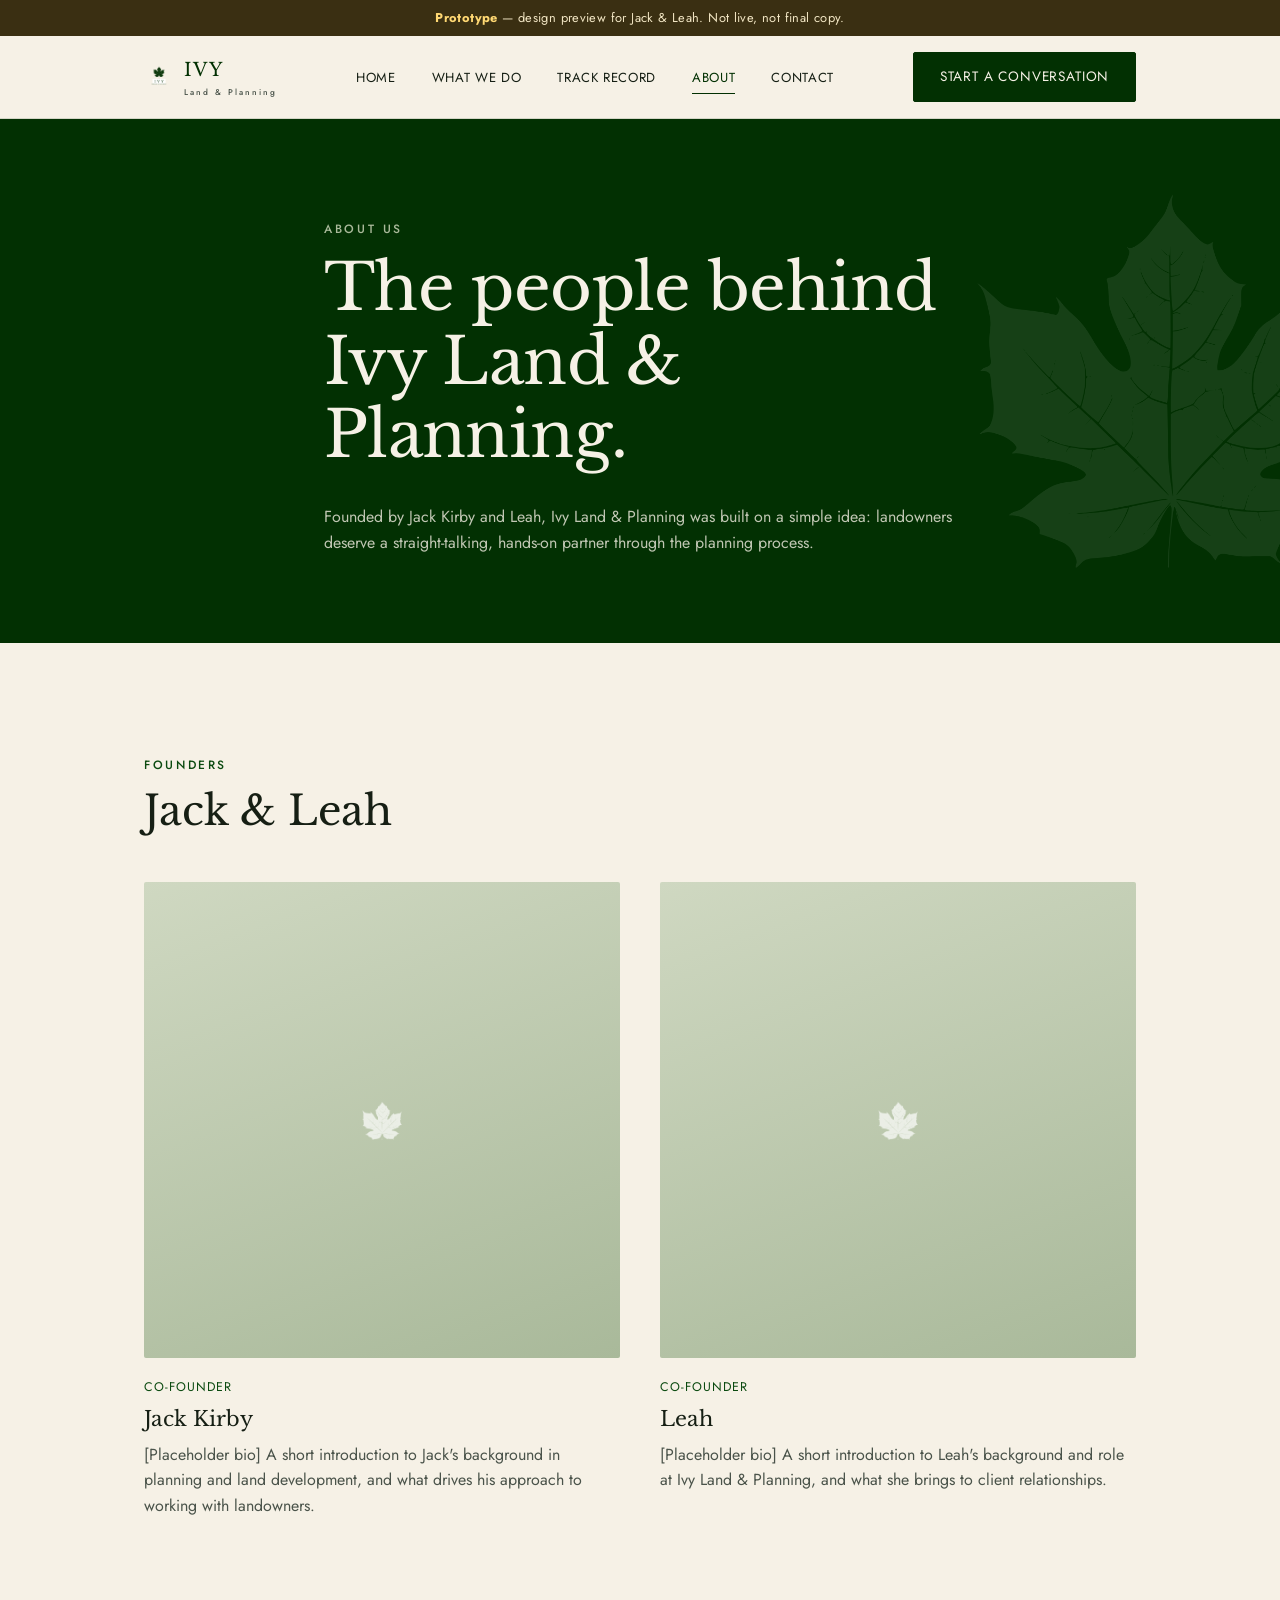
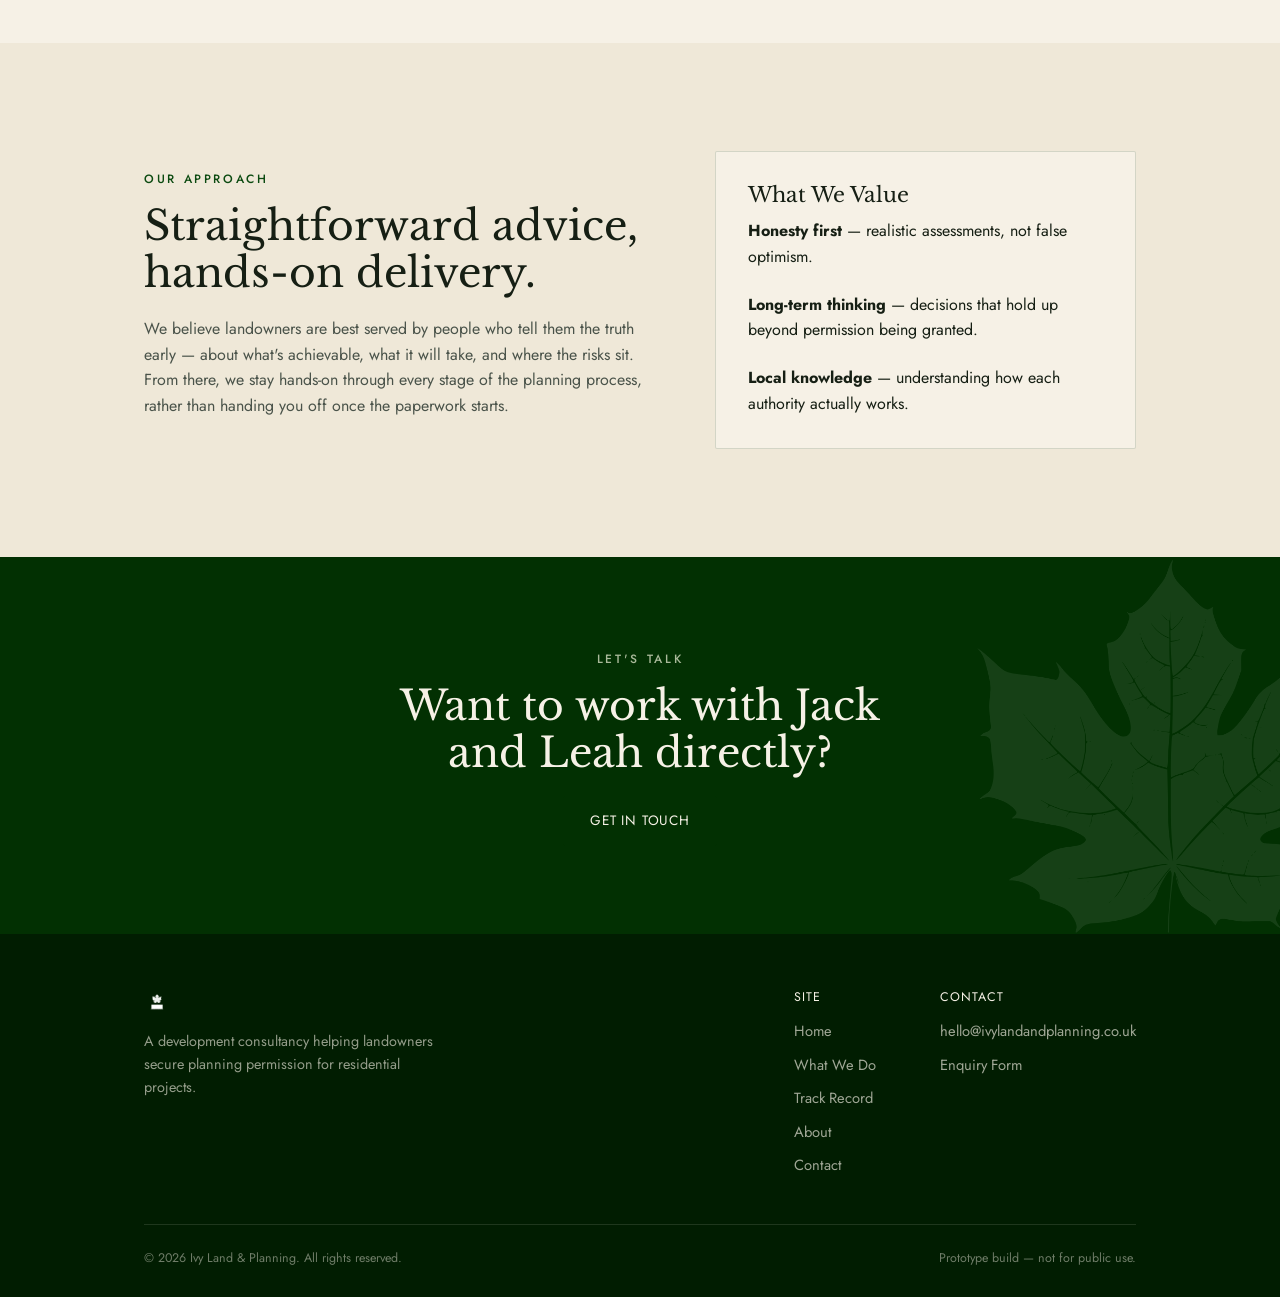
==== about.html @ 44a5bf32 "Add Ivy Land & Planning website prototype Static 5-page site (Home, What We Do, Track Record, About," ====
<!DOCTYPE html>
<html lang="en">
<head>
<meta charset="UTF-8">
<meta name="viewport" content="width=device-width, initial-scale=1.0">
<title>About — Ivy Land & Planning</title>
<meta name="description" content="Meet Jack and Leah, the founders of Ivy Land & Planning.">
<link rel="icon" href="assets/img/favicon.png">
<link rel="preconnect" href="https://fonts.googleapis.com">
<link rel="preconnect" href="https://fonts.gstatic.com" crossorigin>
<link href="https://fonts.googleapis.com/css2?family=Libre+Baskerville:ital,wght@0,400;0,700;1,400&family=Jost:wght@300;400;500;600&display=swap" rel="stylesheet">
<link rel="stylesheet" href="assets/css/style.css">
</head>
<body>

<div class="proto-banner"><strong>Prototype</strong> — design preview for Jack &amp; Leah. Not live, not final copy.</div>

<header class="site-header">
  <div class="header-inner">
    <a href="index.html" class="brand">
      <img src="assets/img/logo-colour.png" alt="Ivy Land & Planning">
      <span class="brand-word">IVY<small>Land &amp; Planning</small></span>
    </a>
    <nav class="main-nav" id="main-nav">
      <a href="index.html">Home</a>
      <a href="services.html">What We Do</a>
      <a href="track-record.html">Track Record</a>
      <a href="about.html" aria-current="page">About</a>
      <a href="contact.html">Contact</a>
      <a href="contact.html" class="btn btn-primary nav-cta-mobile">Start a Conversation</a>
    </nav>
    <a href="contact.html" class="btn btn-primary nav-cta-desktop">Start a Conversation</a>
    <button class="nav-toggle" aria-label="Toggle navigation" aria-expanded="false">
      <span></span><span></span><span></span>
    </button>
  </div>
</header>

<section class="page-hero on-green">
  <img src="assets/img/leaf-mark.png" class="leaf-watermark small" alt="" aria-hidden="true">
  <div class="container">
    <span class="eyebrow">About Us</span>
    <h1>The people behind Ivy Land &amp; Planning.</h1>
    <p class="lede">Founded by Jack Kirby and Leah, Ivy Land &amp; Planning was built on a simple idea: landowners deserve a straight-talking, hands-on partner through the planning process.</p>
  </div>
</section>

<section class="section">
  <div class="container">
    <div class="section-head">
      <span class="eyebrow">Founders</span>
      <h2>Jack &amp; Leah</h2>
    </div>
    <div class="team-grid">
      <div class="team-card">
        <div class="team-photo"><img src="assets/img/leaf-mark.png" alt=""></div>
        <span class="team-role">Co-Founder</span>
        <h3>Jack Kirby</h3>
        <p>[Placeholder bio] A short introduction to Jack's background in planning and land development, and what drives his approach to working with landowners.</p>
      </div>
      <div class="team-card">
        <div class="team-photo"><img src="assets/img/leaf-mark.png" alt=""></div>
        <span class="team-role">Co-Founder</span>
        <h3>Leah</h3>
        <p>[Placeholder bio] A short introduction to Leah's background and role at Ivy Land &amp; Planning, and what she brings to client relationships.</p>
      </div>
    </div>
  </div>
</section>

<section class="section section-cream-soft">
  <div class="container">
    <div class="grid-2">
      <div>
        <span class="eyebrow">Our Approach</span>
        <h2>Straightforward advice, hands-on delivery.</h2>
        <p>We believe landowners are best served by people who tell them the truth early — about what's achievable, what it will take, and where the risks sit. From there, we stay hands-on through every stage of the planning process, rather than handing you off once the paperwork starts.</p>
      </div>
      <div class="card">
        <h3>What We Value</h3>
        <ul class="stack-lg" style="list-style:none; padding:0; margin:0;">
          <li><strong>Honesty first</strong> — realistic assessments, not false optimism.</li>
          <li><strong>Long-term thinking</strong> — decisions that hold up beyond permission being granted.</li>
          <li><strong>Local knowledge</strong> — understanding how each authority actually works.</li>
        </ul>
      </div>
    </div>
  </div>
</section>

<section class="cta-band">
  <img src="assets/img/leaf-mark.png" class="leaf-watermark small" alt="" aria-hidden="true">
  <div class="container">
    <span class="eyebrow">Let's Talk</span>
    <h2>Want to work with Jack and Leah directly?</h2>
    <a href="contact.html" class="btn btn-primary">Get In Touch</a>
  </div>
</section>

<footer class="site-footer">
  <div class="container">
    <div class="footer-top">
      <div class="footer-brand">
        <img src="assets/img/logo-colour.png" alt="Ivy Land & Planning">
        <p>A development consultancy helping landowners secure planning permission for residential projects.</p>
      </div>
      <div class="footer-cols">
        <div class="footer-col">
          <h4>Site</h4>
          <a href="index.html">Home</a>
          <a href="services.html">What We Do</a>
          <a href="track-record.html">Track Record</a>
          <a href="about.html">About</a>
          <a href="contact.html">Contact</a>
        </div>
        <div class="footer-col">
          <h4>Contact</h4>
          <a href="mailto:hello@ivylandandplanning.co.uk">hello@ivylandandplanning.co.uk</a>
          <a href="contact.html">Enquiry Form</a>
        </div>
      </div>
    </div>
    <div class="footer-bottom">
      <span>&copy; 2026 Ivy Land &amp; Planning. All rights reserved.</span>
      <span>Prototype build — not for public use.</span>
    </div>
  </div>
</footer>

<script src="assets/js/main.js"></script>
</body>
</html>
---- assets/css/style.css ----
/* Ivy Land & Planning — prototype site
   Palette: deep green base (#023002), cream neutrals, leaf-green accent.
   Type: Libre Baskerville (headings) + Jost (body). */

:root {
  --green: #023002;
  --green-deep: #011d01;
  --green-mid: #0b4a10;
  --cream: #f6f1e6;
  --cream-soft: #efe8d8;
  --ink: #161f14;
  --ink-soft: #4a534a;
  --sage: #a9b99a;
  --line: rgba(2, 48, 2, 0.14);
  --line-on-green: rgba(246, 241, 230, 0.18);

  --serif: "Libre Baskerville", "Georgia", serif;
  --sans: "Jost", "Helvetica Neue", Arial, sans-serif;

  --container: 1120px;
  --gutter: clamp(24px, 5vw, 64px);
}

* { box-sizing: border-box; }
html { scroll-behavior: smooth; }

body {
  margin: 0;
  font-family: var(--sans);
  color: var(--ink);
  background: var(--cream);
  -webkit-font-smoothing: antialiased;
  line-height: 1.6;
}

img { max-width: 100%; display: block; }

h1, h2, h3, h4 {
  font-family: var(--serif);
  font-weight: 400;
  color: inherit;
  line-height: 1.15;
  margin: 0 0 0.5em;
}

h1 { font-size: clamp(2.4rem, 5vw, 4rem); letter-spacing: -0.01em; }
h2 { font-size: clamp(1.8rem, 3.2vw, 2.6rem); }
h3 { font-size: 1.3rem; }

p { margin: 0 0 1em; color: var(--ink-soft); }

a { color: inherit; }

.eyebrow {
  font-family: var(--sans);
  font-size: 0.75rem;
  letter-spacing: 0.22em;
  text-transform: uppercase;
  color: var(--green-mid);
  font-weight: 500;
  display: inline-block;
  margin-bottom: 1em;
}

.on-green .eyebrow { color: var(--sage); }
.on-green p { color: rgba(246, 241, 230, 0.78); }
.on-green h1, .on-green h2, .on-green h3 { color: var(--cream); }

.container {
  max-width: var(--container);
  margin: 0 auto;
  padding: 0 var(--gutter);
}

section { position: relative; }

/* Buttons */
.btn {
  display: inline-flex;
  align-items: center;
  gap: 0.5em;
  font-family: var(--sans);
  font-size: 0.85rem;
  letter-spacing: 0.06em;
  text-transform: uppercase;
  text-decoration: none;
  padding: 0.95em 1.9em;
  border-radius: 2px;
  border: 1px solid transparent;
  transition: background 0.2s ease, color 0.2s ease, border-color 0.2s ease, transform 0.2s ease;
  cursor: pointer;
}

.btn-primary {
  background: var(--green);
  color: var(--cream);
  border-color: var(--green);
}
.btn-primary:hover { background: var(--green-deep); transform: translateY(-1px); }

.btn-outline {
  background: transparent;
  color: var(--green);
  border-color: var(--green);
}
.btn-outline:hover { background: var(--green); color: var(--cream); }

.on-green .btn-outline {
  color: var(--cream);
  border-color: rgba(246, 241, 230, 0.55);
}
.on-green .btn-outline:hover {
  background: var(--cream);
  color: var(--green-deep);
  border-color: var(--cream);
}
.on-green .btn-primary {
  background: var(--cream);
  color: var(--green-deep);
  border-color: var(--cream);
}
.on-green .btn-primary:hover { background: var(--sage); border-color: var(--sage); }

/* Header */
.site-header {
  position: sticky;
  top: 0;
  z-index: 100;
  background: rgba(246, 241, 230, 0.92);
  backdrop-filter: blur(8px);
  border-bottom: 1px solid var(--line);
}

.header-inner {
  display: flex;
  align-items: center;
  justify-content: space-between;
  padding: 16px var(--gutter);
  max-width: var(--container);
  margin: 0 auto;
}

.brand {
  display: flex;
  align-items: center;
  gap: 10px;
  text-decoration: none;
}
.brand img { height: 30px; width: auto; }
.brand-word {
  font-family: var(--serif);
  font-size: 1.15rem;
  letter-spacing: 0.08em;
  color: var(--green);
}
.brand-word small {
  display: block;
  font-family: var(--sans);
  font-size: 0.52rem;
  letter-spacing: 0.24em;
  color: var(--ink-soft);
  font-weight: 500;
  margin-top: 2px;
}

.main-nav {
  display: flex;
  align-items: center;
  gap: 36px;
}
.main-nav a {
  text-decoration: none;
  font-size: 0.82rem;
  letter-spacing: 0.05em;
  text-transform: uppercase;
  color: var(--ink);
  position: relative;
  padding: 4px 0;
}
.main-nav a.btn {
  color: var(--cream);
  text-transform: uppercase;
}
.main-nav a.btn::after { display: none; }
.main-nav a::after {
  content: "";
  position: absolute;
  left: 0; right: 100%;
  bottom: -2px;
  height: 1px;
  background: var(--green);
  transition: right 0.25s ease;
}
.main-nav a:hover::after,
.main-nav a[aria-current="page"]::after { right: 0; }
.main-nav a[aria-current="page"] { color: var(--green); }

.nav-cta-desktop { display: none; }
@media (min-width: 880px) { .nav-cta-desktop { display: inline-flex; } }

.nav-cta-mobile { display: none; }
@media (max-width: 879px) { .nav-cta-mobile { display: inline-flex; margin-top: 8px; } }

.nav-toggle {
  display: inline-flex;
  background: none;
  border: none;
  cursor: pointer;
  padding: 8px;
  flex-direction: column;
  gap: 5px;
}
.nav-toggle span {
  width: 22px; height: 1px; background: var(--green); display: block;
}
@media (min-width: 880px) { .nav-toggle { display: none; } }

@media (max-width: 879px) {
  .main-nav {
    position: absolute;
    top: 100%;
    left: 0;
    right: 0;
    min-height: 100vh;
    background: var(--cream);
    flex-direction: column;
    align-items: flex-start;
    padding: 32px var(--gutter);
    gap: 24px;
    transform: translateY(-8px);
    opacity: 0;
    visibility: hidden;
    transition: opacity 0.2s ease, transform 0.2s ease, visibility 0.2s;
  }
  .main-nav.open {
    opacity: 1; visibility: visible; transform: translateY(0);
  }
  .main-nav a { font-size: 1.1rem; }
}

/* Hero */
.hero {
  background: var(--green);
  color: var(--cream);
  overflow: hidden;
  padding: clamp(90px, 14vw, 150px) 0 clamp(70px, 10vw, 110px);
}
.hero-inner {
  position: relative;
  z-index: 2;
  max-width: 720px;
}
.hero .lede { font-size: 1.15rem; max-width: 560px; }
.hero-actions { display: flex; gap: 16px; flex-wrap: wrap; margin-top: 2em; }

.leaf-watermark {
  position: absolute;
  top: 50%;
  right: -6%;
  width: min(640px, 60vw);
  transform: translateY(-50%);
  opacity: 0.1;
  filter: brightness(0) invert(1);
  pointer-events: none;
  z-index: 1;
}
.leaf-watermark.small { width: min(380px, 50vw); opacity: 0.08; }

/* Page hero (interior pages) */
.page-hero {
  background: var(--green);
  color: var(--cream);
  padding: clamp(64px, 9vw, 96px) 0 clamp(48px, 7vw, 72px);
  overflow: hidden;
  position: relative;
}
.page-hero .container { position: relative; z-index: 2; max-width: 760px; }

/* Sections */
.section { padding: clamp(64px, 9vw, 108px) 0; }
.section-tight { padding: clamp(48px, 6vw, 72px) 0; }
.section-cream-soft { background: var(--cream-soft); }
.section-green { background: var(--green); color: var(--cream); }

.section-head { max-width: 640px; margin-bottom: 3rem; }
.section-head.center { margin-left: auto; margin-right: auto; text-align: center; }

/* Grid helpers */
.grid-3 {
  display: grid;
  gap: 40px;
  grid-template-columns: repeat(auto-fit, minmax(240px, 1fr));
}
.grid-2 {
  display: grid;
  gap: 56px;
  grid-template-columns: 1fr;
}
@media (min-width: 780px) {
  .grid-2 { grid-template-columns: 1.1fr 0.9fr; align-items: center; }
}

/* Cards */
.card {
  background: var(--cream);
  border: 1px solid var(--line);
  padding: 32px;
  border-radius: 2px;
}
.card .num {
  font-family: var(--serif);
  font-size: 2.1rem;
  color: var(--sage-num, var(--green));
  opacity: 0.55;
  margin-bottom: 0.4em;
}

/* Process list (services page) */
.process-list { border-top: 1px solid var(--line); }
.process-item {
  display: grid;
  grid-template-columns: 90px 1fr;
  gap: 24px;
  padding: 36px 0;
  border-bottom: 1px solid var(--line);
}
.process-item .step-num {
  font-family: var(--serif);
  font-size: 1.6rem;
  color: var(--green);
  opacity: 0.5;
}
@media (max-width: 560px) {
  .process-item { grid-template-columns: 48px 1fr; }
}

/* Case study cards */
.cs-grid {
  display: grid;
  gap: 32px;
  grid-template-columns: repeat(auto-fit, minmax(280px, 1fr));
}
.cs-card {
  background: var(--cream);
  border: 1px solid var(--line);
  overflow: hidden;
  border-radius: 2px;
}
.cs-photo {
  aspect-ratio: 4/3;
  background: linear-gradient(135deg, var(--sage), var(--green-mid));
  display: flex;
  align-items: center;
  justify-content: center;
  position: relative;
}
.cs-photo img { width: 64px; opacity: 0.85; filter: brightness(0) invert(1); }
.cs-body { padding: 24px; }
.cs-tag {
  display: inline-block;
  font-size: 0.7rem;
  letter-spacing: 0.08em;
  text-transform: uppercase;
  color: var(--green-mid);
  background: rgba(2, 48, 2, 0.08);
  padding: 4px 10px;
  border-radius: 2px;
  margin-bottom: 0.8em;
}
.cs-meta {
  display: flex;
  gap: 18px;
  margin-top: 1em;
  font-size: 0.82rem;
  color: var(--ink-soft);
  flex-wrap: wrap;
}

.coming-soon-panel {
  border: 1px dashed var(--line);
  padding: clamp(40px, 6vw, 64px);
  text-align: center;
  border-radius: 2px;
  background: var(--cream-soft);
}

/* Team */
.team-grid {
  display: grid;
  gap: 40px;
  grid-template-columns: repeat(auto-fit, minmax(260px, 1fr));
}
.team-card { text-align: left; }
.team-photo {
  aspect-ratio: 1;
  background: var(--sage);
  border-radius: 2px;
  margin-bottom: 1.2em;
  display: flex;
  align-items: center;
  justify-content: center;
  background: linear-gradient(160deg, #cfd8c1, var(--sage));
}
.team-photo img { width: 40px; filter: brightness(0) invert(1); opacity: 0.7; }
.team-role {
  font-size: 0.78rem;
  letter-spacing: 0.08em;
  text-transform: uppercase;
  color: var(--green-mid);
  margin-bottom: 0.8em;
  display: block;
}

/* Contact */
.contact-grid {
  display: grid;
  gap: 56px;
  grid-template-columns: 1fr;
}
@media (min-width: 860px) {
  .contact-grid { grid-template-columns: 0.9fr 1.1fr; }
}
.field { margin-bottom: 20px; }
.field label {
  display: block;
  font-size: 0.78rem;
  letter-spacing: 0.05em;
  text-transform: uppercase;
  color: var(--ink-soft);
  margin-bottom: 8px;
}
.field input, .field textarea, .field select {
  width: 100%;
  font-family: var(--sans);
  font-size: 1rem;
  padding: 13px 14px;
  border: 1px solid var(--line);
  background: var(--cream);
  color: var(--ink);
  border-radius: 2px;
}
.field input:focus, .field textarea:focus {
  outline: none;
  border-color: var(--green);
}
.field textarea { resize: vertical; min-height: 130px; }

.contact-info-item {
  display: flex;
  gap: 14px;
  padding: 18px 0;
  border-bottom: 1px solid var(--line);
}
.contact-info-item:first-child { padding-top: 0; }
.contact-info-item .label {
  font-size: 0.75rem;
  letter-spacing: 0.06em;
  text-transform: uppercase;
  color: var(--ink-soft);
  width: 100px;
  flex-shrink: 0;
  padding-top: 2px;
}

.form-note {
  font-size: 0.85rem;
  color: var(--ink-soft);
  margin-top: 12px;
}

/* CTA band */
.cta-band {
  background: var(--green);
  color: var(--cream);
  text-align: center;
  padding: clamp(56px, 8vw, 88px) 0;
  position: relative;
  overflow: hidden;
}
.cta-band .container { position: relative; z-index: 2; max-width: 620px; }
.cta-band .eyebrow { color: var(--sage); }
.cta-band p { color: rgba(246, 241, 230, 0.78); }

/* Footer */
.site-footer {
  background: var(--green-deep);
  color: rgba(246, 241, 230, 0.7);
  padding: 56px 0 28px;
}
.footer-top {
  display: flex;
  justify-content: space-between;
  flex-wrap: wrap;
  gap: 40px;
  padding-bottom: 36px;
  border-bottom: 1px solid rgba(246, 241, 230, 0.12);
}
.footer-brand { max-width: 300px; }
.footer-brand img { height: 26px; margin-bottom: 14px; filter: brightness(0) invert(1); }
.footer-brand p { color: rgba(246, 241, 230, 0.6); font-size: 0.9rem; }
.footer-cols { display: flex; gap: 64px; flex-wrap: wrap; }
.footer-col h4 {
  font-family: var(--sans);
  font-size: 0.78rem;
  letter-spacing: 0.08em;
  text-transform: uppercase;
  color: var(--cream);
  margin-bottom: 16px;
}
.footer-col a {
  display: block;
  text-decoration: none;
  color: rgba(246, 241, 230, 0.65);
  font-size: 0.92rem;
  margin-bottom: 10px;
  transition: color 0.2s ease;
}
.footer-col a:hover { color: var(--cream); }
.footer-bottom {
  display: flex;
  justify-content: space-between;
  flex-wrap: wrap;
  gap: 10px;
  padding-top: 24px;
  font-size: 0.78rem;
  color: rgba(246, 241, 230, 0.45);
}

/* Prototype notice */
.proto-banner {
  background: #3a2f12;
  color: #f2e6c4;
  text-align: center;
  font-size: 0.8rem;
  letter-spacing: 0.03em;
  padding: 8px var(--gutter);
}
.proto-banner strong { color: #ffd873; }

/* Utility */
.mt-0 { margin-top: 0; }
.text-center { text-align: center; }
.stack-lg > * + * { margin-top: 1.4em; }
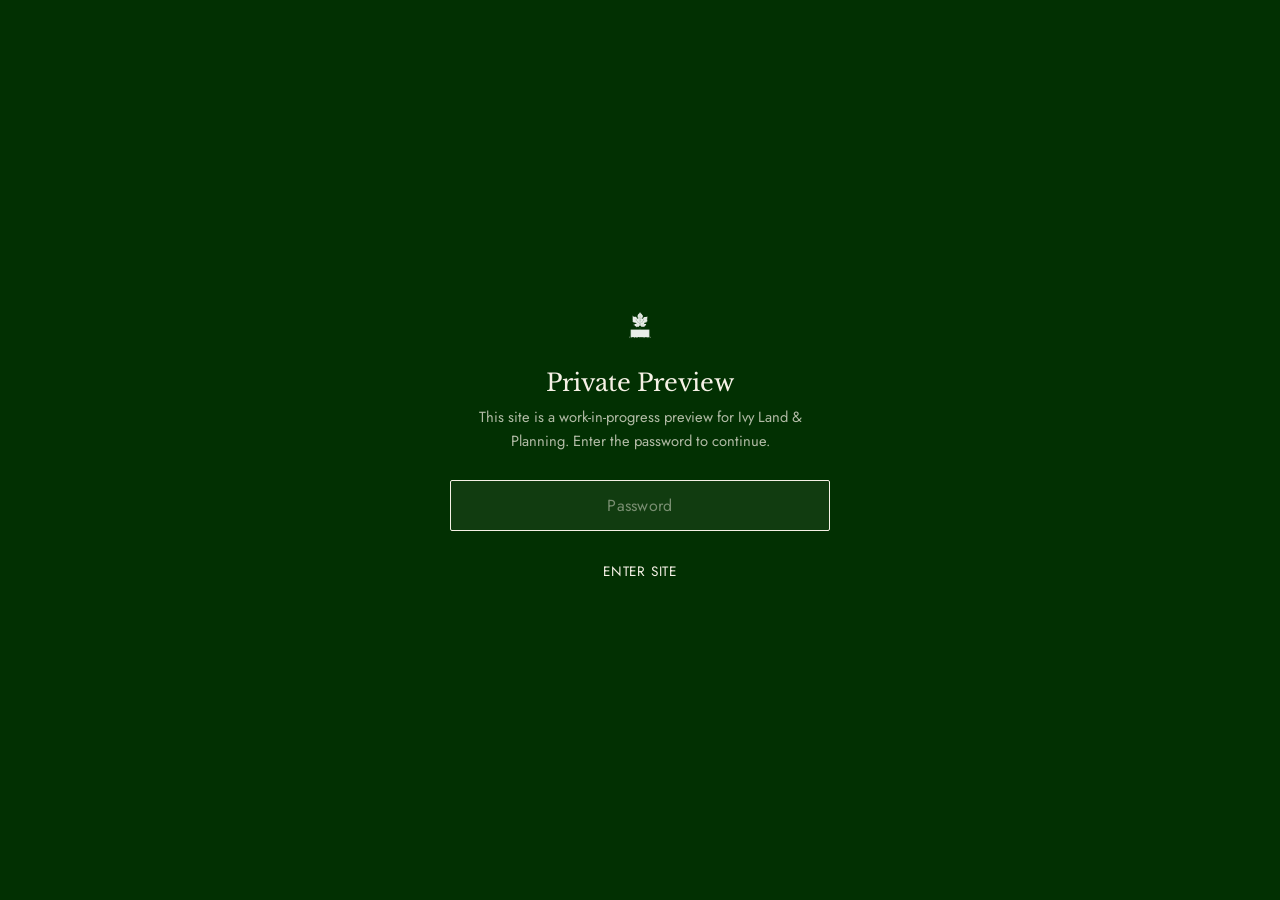
==== commit af253cc4: "Add client-side password gate for private preview Blocking check in <head> redirects unauthenticated" ====
--- a/about.html
+++ b/about.html
@@ -3,6 +3,8 @@
 <head>
 <meta charset="UTF-8">
 <meta name="viewport" content="width=device-width, initial-scale=1.0">
+<meta name="robots" content="noindex, nofollow">
+<script>(function(){try{if(localStorage.getItem("ivyPreviewAuth")!=="ok"){var here=location.pathname.split("/").pop()||"index.html";location.replace("login.html?next="+encodeURIComponent(here));}}catch(e){}})();</script>
 <title>About — Ivy Land & Planning</title>
 <meta name="description" content="Meet Jack and Leah, the founders of Ivy Land & Planning.">
 <link rel="icon" href="assets/img/favicon.png">
